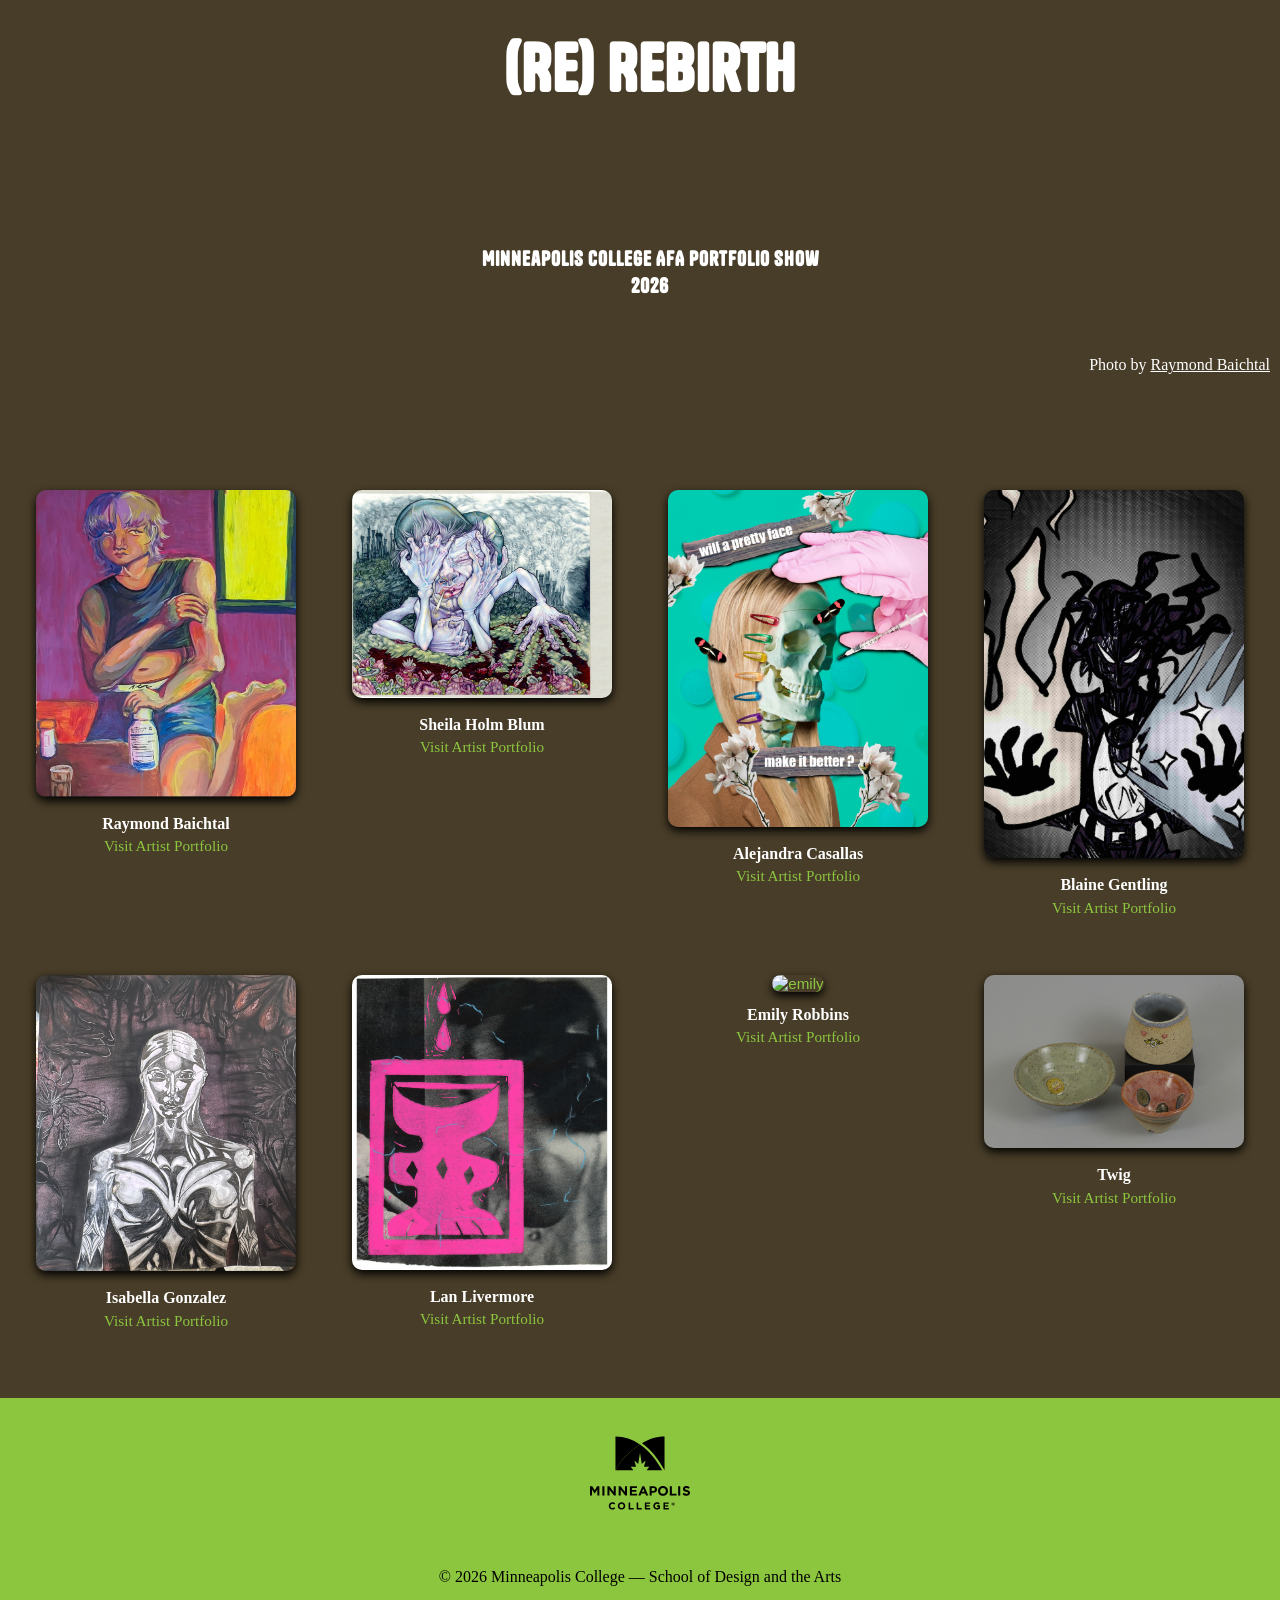
==== index.html @ 06d7a448 "updated portfolio links" ====
<!-- TODO: 
 need the following links--

Sheila
Blaine
Isabella
Emily R
-->
 
<!DOCTYPE html>
<html lang="en">
  <head>
    <!-- Required meta tags -->
<meta charset="utf-8">
<meta name="viewport" content="width=device-width, initial-scale=1, shrink-to-fit=no">
<meta name="rating" content="General">
<meta name="description"
      content="Official website of the Minneapolis College Fine Arts Class of 2026, featuring student artwork.">
<!-- Control the behavior of search engine crawling and indexing -->
<meta name="robots" content="index,follow"><!-- All Search Engines -->
<meta name="googlebot" content="index,follow"><!-- Google Specific -->
<!-- Short description of your document's subject -->
<meta name="subject"
      content="Providing information about the 2026 Fine Arts graduating class and showcasing their work.">
<!-- Icon in the highest resolution we need it for -->
<link rel="icon" sizes="192x192" href="images/favicon.png">
<link rel="stylesheet" href="css/lightbox.css" />
<link rel="" href="css/tanker-font/Tanker-Regular.otf"/>
    <link rel="stylesheet" href="css/styles.css" />

    <title>Fine Art 2026</title>
  </head>
  <body>
  
    <header >
      <h1>(Re) Rebirth</h1>
      <h2 class="school">Minneapolis College AFA Portfolio Show
      <br>
    2026</h2>
    </header>
    <p class="credit">Photo by <a href="https://raymondbaichtal.carrd.co" target="_blank">Raymond Baichtal</a></p>
    

<!-- 1st STUDENT -->
 <div class="gallery">
    <div class="student">
      <a class="lightbox" href="#img1">
        <img src="images/Raymond_Baichtal.jpg" alt="raymond baichtal">
      </a>
      <p>
        <strong>Raymond Baichtal</strong><br><a href="https://raymondbaichtal.carrd.co" target="_blank">Visit Artist Portfolio</a>
      </p>
    </div>

    <!-- 2nd STUDENT -->
<div class="student">
  <a class="lightbox" href="#img2">
    <img src="images/Sheila_Holm_Blum_Hat_Smoker.jpg" alt="sheila">
  </a>
  <p>
    <strong>Sheila Holm Blum</strong><br><a href="https://Sheilaholmblum.carrd.co" target="_blank">Visit Artist Portfolio</a>
  </p>
</div>

<!-- 3rd STUDENT -->
<div class="student">
  <a class="lightbox" href="#img3">
    <img src="images/Ale_Casallas_Constructed_Beauty.jpg" alt="alejandra casallas">
  </a>
  <p>
    <strong>Alejandra Casallas</strong><br><a href="https://alecasallas.carrd.co" target="_blank">Visit Artist Portfolio</a>
  </p>
</div>

<!-- 4th STUDENT -->
<div class="student">
  <a class="lightbox" href="#img4">
    <img src="images/blaine_gentling.jpg" alt="blaine">
  </a>
  <p>
    <strong>Blaine Gentling</strong><br><a href="https://blainebhp.carrd.co" target="_blank">Visit Artist Portfolio</a>
  </p>
</div>

<!-- 5th STUDENT -->
<div class="student">
  <a class="lightbox" href="#img5">
    <img src="images/processed-623B3DA6-8241-4727-B317-B8B60340C9E9.jpeg" alt="isabella">
  </a>
  <p>
    <strong>Isabella Gonzalez</strong><br><a href="https://bellita07.carrd.co" target="_blank">Visit Artist Portfolio</a>
  </p>
</div>

<!-- 6th STUDENT -->
<div class="student">
  <a class="lightbox" href="#img6">
    <img src="images/Lan_Livermore_vessel-white.jpg" alt="lan livermore">
  </a>
  <p>
    <strong>Lan Livermore</strong><br><a href="https://1111Lan.carrd.co" target="_blank">Visit Artist Portfolio</a>
  </p>
</div>

<!-- 7th STUDENT -->
<div class="student">
  <a class="lightbox" href="#img7">
    <img src="images/IMG_4212 2.jpeg" alt="emily">
  </a>
  <p>
    <strong>Emily Robbins</strong><br><a href="https://emilyrobbins.carrd.co" target="_blank">Visit Artist Portfolio</a>
  </p>
</div>

<!-- 8th STUDENT -->
<div class="student">
  <a class="lightbox" href="#img8">
    <img src="images/Twig_ARTS_image.jpg" alt="twig">
  </a>
  <p>
    <strong>Twig</strong><br><a href="https://twigcedar.carrd.co/" target="_blank">Visit Artist Portfolio</a>
  </p>
</div>

</div>
<!-- END GALLERY -->

<!-- .lightbox-target classes have to go here, because if they go inside the div .gallery tag, the layout works but
 the close buttons are obscured on desktop screen size. It turns .lightbox-target into a child of .gallery -->
  <!-- 1st STUDENT LIGHTBOX CLOSE -->  
  <div class="lightbox-target" id="img1">
    <img src="images/Raymond_Baichtal.jpg" alt="raymond">
    <a class="lightbox-close" href="https://raymondbaichtal.carrd.co"></a>
  </div>

<!-- 2nd STUDENT CLOSE -->
<div class="lightbox-target" id="img2">
  <img src="images/Sheila_Holm_Blum_Hat_Smoker.jpg" alt="sheila">
  <a class="lightbox-close" href="https://Sheilaholmblum.carrd.co"></a>
</div>

<!-- 3rd STUDENT LIGHTBOX CLOSE -->
<div class="lightbox-target" id="img3">
  <img src="images/Ale_Casallas_Constructed_Beauty.jpg" alt="alejandra casallas">
  <a class="lightbox-close" href="#"></a>
</div>

<!-- 4th STUDENT LIGHTBOX CLOSE -->
<div class="lightbox-target" id="img4">
  <img src="images/blaine_gentling.jpg" alt="blaine">
  <a class="lightbox-close" href="#"></a>
</div>

<!-- 5th STUDENT LIGHTBOX CLOSE -->
<div class="lightbox-target" id="img5">
  <img src="images/processed-623B3DA6-8241-4727-B317-B8B60340C9E9.jpeg" alt="isabella">
  <a class="lightbox-close" href="https://bellita07.carrd.co"></a>
</div>

<!-- 6th STUDENT LIGHTBOX CLOSE -->
<div class="lightbox-target" id="img6">
  <img src="images/Lan_Livermore_vessel-white.jpg" alt="lan">
  <a class="lightbox-close" href="https://1111Lan.carrd.co"></a>
</div>

<!-- 7th STUDENT LIGHTBOX CLOSE -->
<div class="lightbox-target" id="img7">
  <img src="images/IMG_4212 2.jpeg" alt="emily">
  <a class="lightbox-close" href="https://emilyrobbins.carrd.co"></a>
</div>

<!-- 8th STUDENT LIGHTBOX CLOSE -->
<div class="lightbox-target" id="img8">
  <img src="images/Twig_ARTS_image.jpg" alt="twig">
  <a class="lightbox-close" href="https://twigcedar.carrd.co/"></a>
</div>

<!-- CHANGE TO BLACK LOGO -->
    <footer class="site-footer">
      <a href="https://minneapolis.edu/" target="_blank">
        <img
          src="images/mctc-black-logo-1.svg"
          alt="mctc logo link"
          class="footer-icon"
        />
      </a>
      <p>
        &copy; 2026
          Minneapolis College &mdash; School of Design and the Arts</a
        >
      </p>

      
    </footer>
  </body>
</html>
---- css/styles.css ----
@font-face {
  font-family: "Tanker";
  src: url("tanker-font/Tanker-Regular.otf");
}
body {
  background: #483d28;
  color: white;
  margin: 0 auto;
}
a:link,
a:visited,
a:hover,
a:active {
  color: white;
} 

/* HERO SECTION */
header {
  width: 100%;
  background-image: linear-gradient(
      to bottom,
      rgba(246, 238, 224, 0) 70%,
      #483d28 100%
    ),
    url("../images/raymond1.png");
  background-size: contain;
  background-repeat: repeat-x;
  background-position: center;
  height: 600px;
  position: relative;
  text-align: center;
  font-family: "Tanker";
  color: white;
}

h1 {
  font-size: 115px;
  margin-top: 0;
  letter-spacing: 5px;
}

h2 {
  font-size: 50px;
  letter-spacing: 2.5px;
}

.school {
  top: 14rem;
  position: relative;
  text-align: center;

} 

/* PHOTO CREDIT */
.credit {
  padding: 0 10px;
  text-align: right;
  

} /* === GALLERY SECTION === */

p {
  font-family: "Helvetica Neue";
}

.gallery {
  display: grid;
  grid-template-columns: repeat(4, 1fr);
  gap: 24px;
  max-width: 1300px;
  margin: 100px auto;
  padding: 0 20px;
  margin-bottom: 50px;
}

.student {
  text-align: center;
  background: transparent;
  font-family: "Helvetica Neue", sans-serif;
  font-optical-sizing: auto;
  font-style: normal;
  padding: 16px;
  border-radius: 10px;
  box-shadow: none;
}

.student img {
  width: 100%;
  max-width: 300px;
  height: auto;
  border-radius: 10px;
  margin-bottom: 12px;
  box-shadow: 0 4px 10px rgba(0, 0, 0, 1);
}

.student p {
  margin: 0;
  font-weight: 500;
  line-height: 1.4;
}

.student a {
  color: #8cc63f;
  text-decoration: none;
  font-size: 0.95rem;
}

.student a:hover {
  text-decoration: underline;
}

footer {
  background: #8cc63f;
  color: black;
  padding-bottom: 20px;
}

footer img {
  height: 150px;
  width: 100px;
} 

/* Top-left (mustard/golden): #B58A2A Top-right (lime green): #8CC63F Bottom-left (black): #000000 Bottom-right (light gray): #E0E0E0 */ /* test for iphone 14 Pro Max, iPad Air */ 

/* Extra small devices (phones, 600px and down) */
@media only screen and (max-width: 600px) {
  
  header {
    height: auto; /* prevents text from overflowing the fixed container*/
    padding: 25px 10px;
  }

  h1 {
    font-size: 4rem;
    padding-bottom: 40px;
    letter-spacing: 1px;
  }

  h2 {
    font-size: 1.75rem;
    letter-spacing: 1px;
  }

  .school {
    position: static; /* this removes the big white space*/
    padding-top: 50px;
  }


  .gallery {
    display: grid;
    grid-template-columns: repeat(1, 1fr);
    gap: 24px;
    max-width: auto;
    margin: 100px auto;
    padding: 0 20px;
    margin-bottom: 50px;
  }
} 

/* Small devices (portrait tablets and large phones, 600px and up) */
@media only screen and (min-width: 600px) {
 
  header {
    height: auto; /* prevents text from overflowing the fixed container*/
    padding: 25px 10px;
   
  }

  h1 {
    font-size: 4rem;
    padding-bottom: 40px;
    letter-spacing: 1px;
  }

  h2 {
    font-size: 1.25rem;
    letter-spacing: 1px;
  }

  .school {
    position: static; /* this removes the big white space*/
    padding-top: 50px;
  }

  .gallery {
    display: grid;
    grid-template-columns: repeat(4, 1fr);
    gap: 24px;
    max-width: auto;
    margin: 100px auto;
    padding: 0 20px;
    margin-bottom: 50px;
} 
}
/* Medium devices (landscape tablets, 768px and up) */
@media only screen and (min-width: 768px) {

  
}
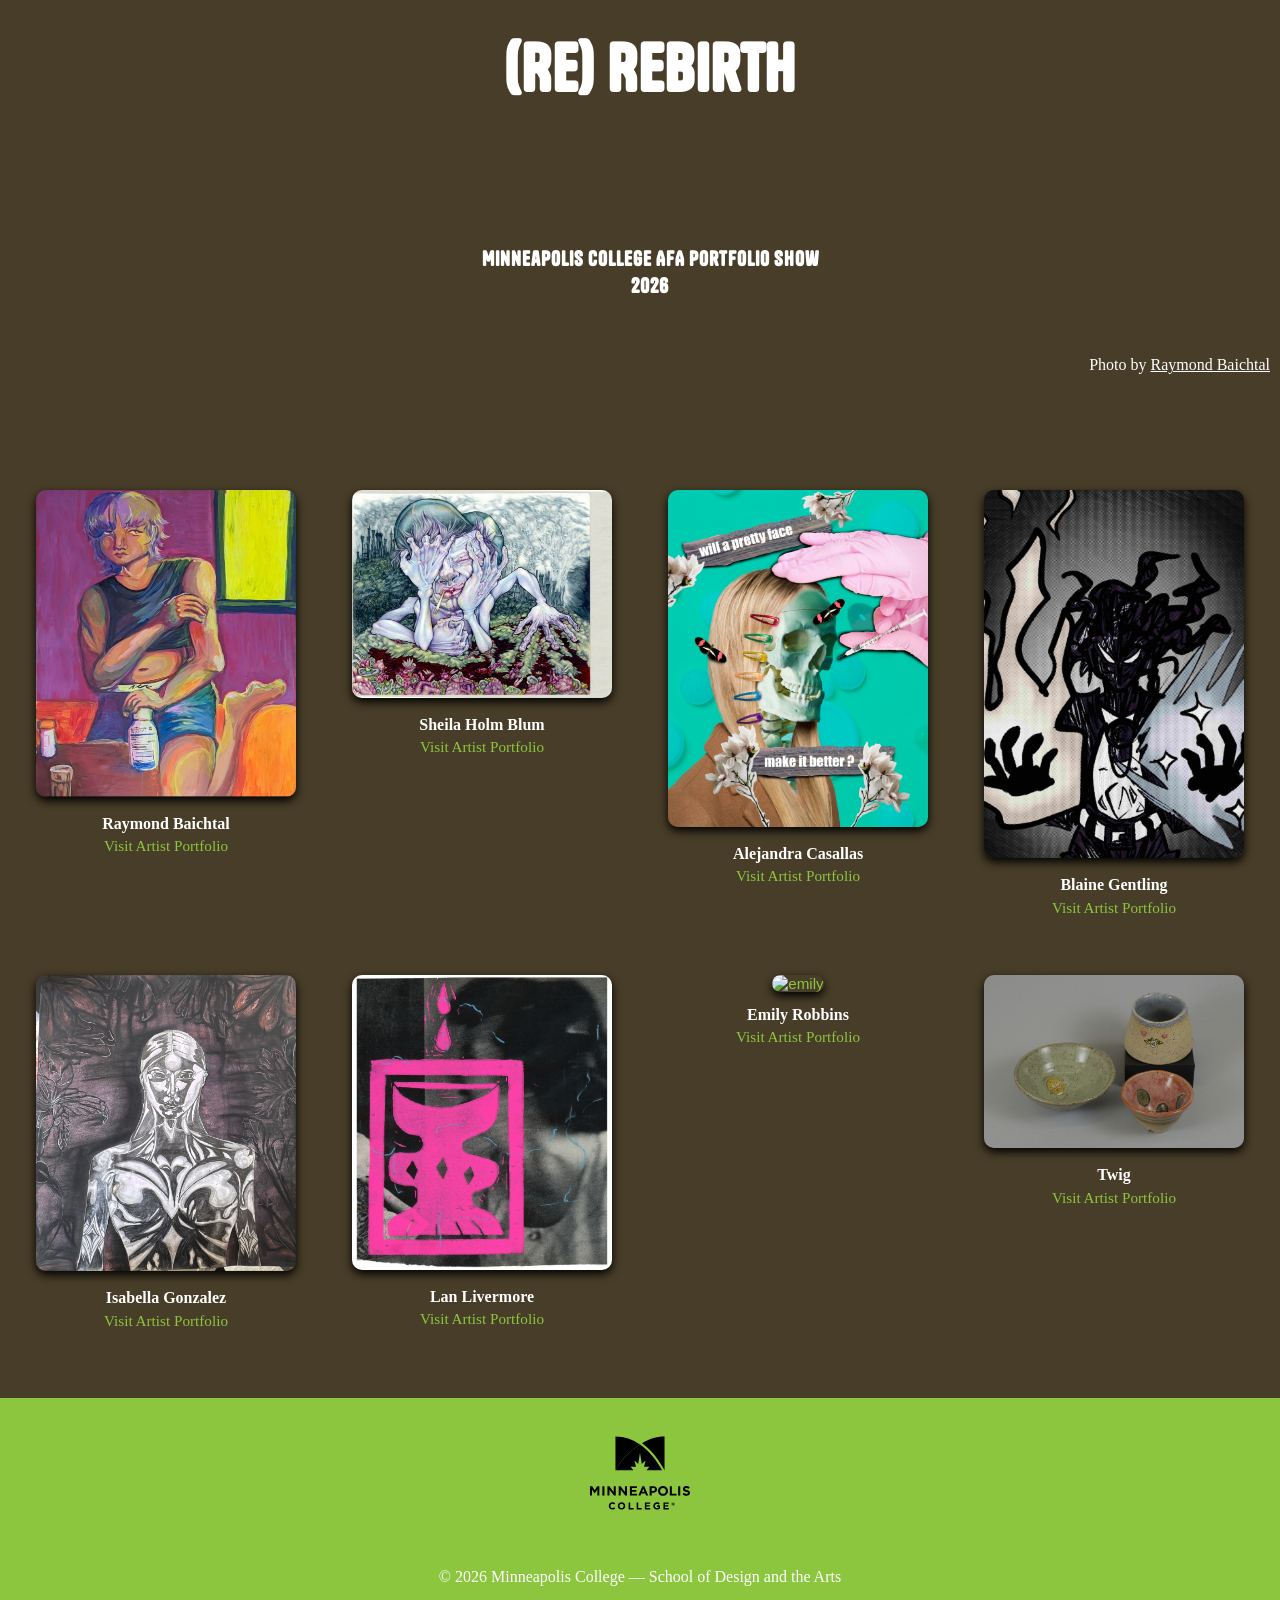
==== commit 3077ceef: "deleted links from lightbox close" ====
--- a/index.html
+++ b/index.html
@@ -131,13 +131,13 @@
   <!-- 1st STUDENT LIGHTBOX CLOSE -->  
   <div class="lightbox-target" id="img1">
     <img src="images/Raymond_Baichtal.jpg" alt="raymond">
-    <a class="lightbox-close" href="https://raymondbaichtal.carrd.co"></a>
+    <a class="lightbox-close" href="#"></a>
   </div>
 
 <!-- 2nd STUDENT CLOSE -->
 <div class="lightbox-target" id="img2">
   <img src="images/Sheila_Holm_Blum_Hat_Smoker.jpg" alt="sheila">
-  <a class="lightbox-close" href="https://Sheilaholmblum.carrd.co"></a>
+  <a class="lightbox-close" href="#"></a>
 </div>
 
 <!-- 3rd STUDENT LIGHTBOX CLOSE -->
@@ -155,25 +155,25 @@
 <!-- 5th STUDENT LIGHTBOX CLOSE -->
 <div class="lightbox-target" id="img5">
   <img src="images/processed-623B3DA6-8241-4727-B317-B8B60340C9E9.jpeg" alt="isabella">
-  <a class="lightbox-close" href="https://bellita07.carrd.co"></a>
+  <a class="lightbox-close" href="#"></a>
 </div>
 
 <!-- 6th STUDENT LIGHTBOX CLOSE -->
 <div class="lightbox-target" id="img6">
   <img src="images/Lan_Livermore_vessel-white.jpg" alt="lan">
-  <a class="lightbox-close" href="https://1111Lan.carrd.co"></a>
+  <a class="lightbox-close" href="#"></a>
 </div>
 
 <!-- 7th STUDENT LIGHTBOX CLOSE -->
 <div class="lightbox-target" id="img7">
   <img src="images/IMG_4212 2.jpeg" alt="emily">
-  <a class="lightbox-close" href="https://emilyrobbins.carrd.co"></a>
+  <a class="lightbox-close" href="#"></a>
 </div>
 
 <!-- 8th STUDENT LIGHTBOX CLOSE -->
 <div class="lightbox-target" id="img8">
   <img src="images/Twig_ARTS_image.jpg" alt="twig">
-  <a class="lightbox-close" href="https://twigcedar.carrd.co/"></a>
+  <a class="lightbox-close" href="#"></a>
 </div>
 
 <!-- CHANGE TO BLACK LOGO -->
--- a/css/styles.css
+++ b/css/styles.css
@@ -111,7 +111,7 @@
 
 footer {
   background: #8cc63f;
-  color: black;
+  color: white;
   padding-bottom: 20px;
 }
 
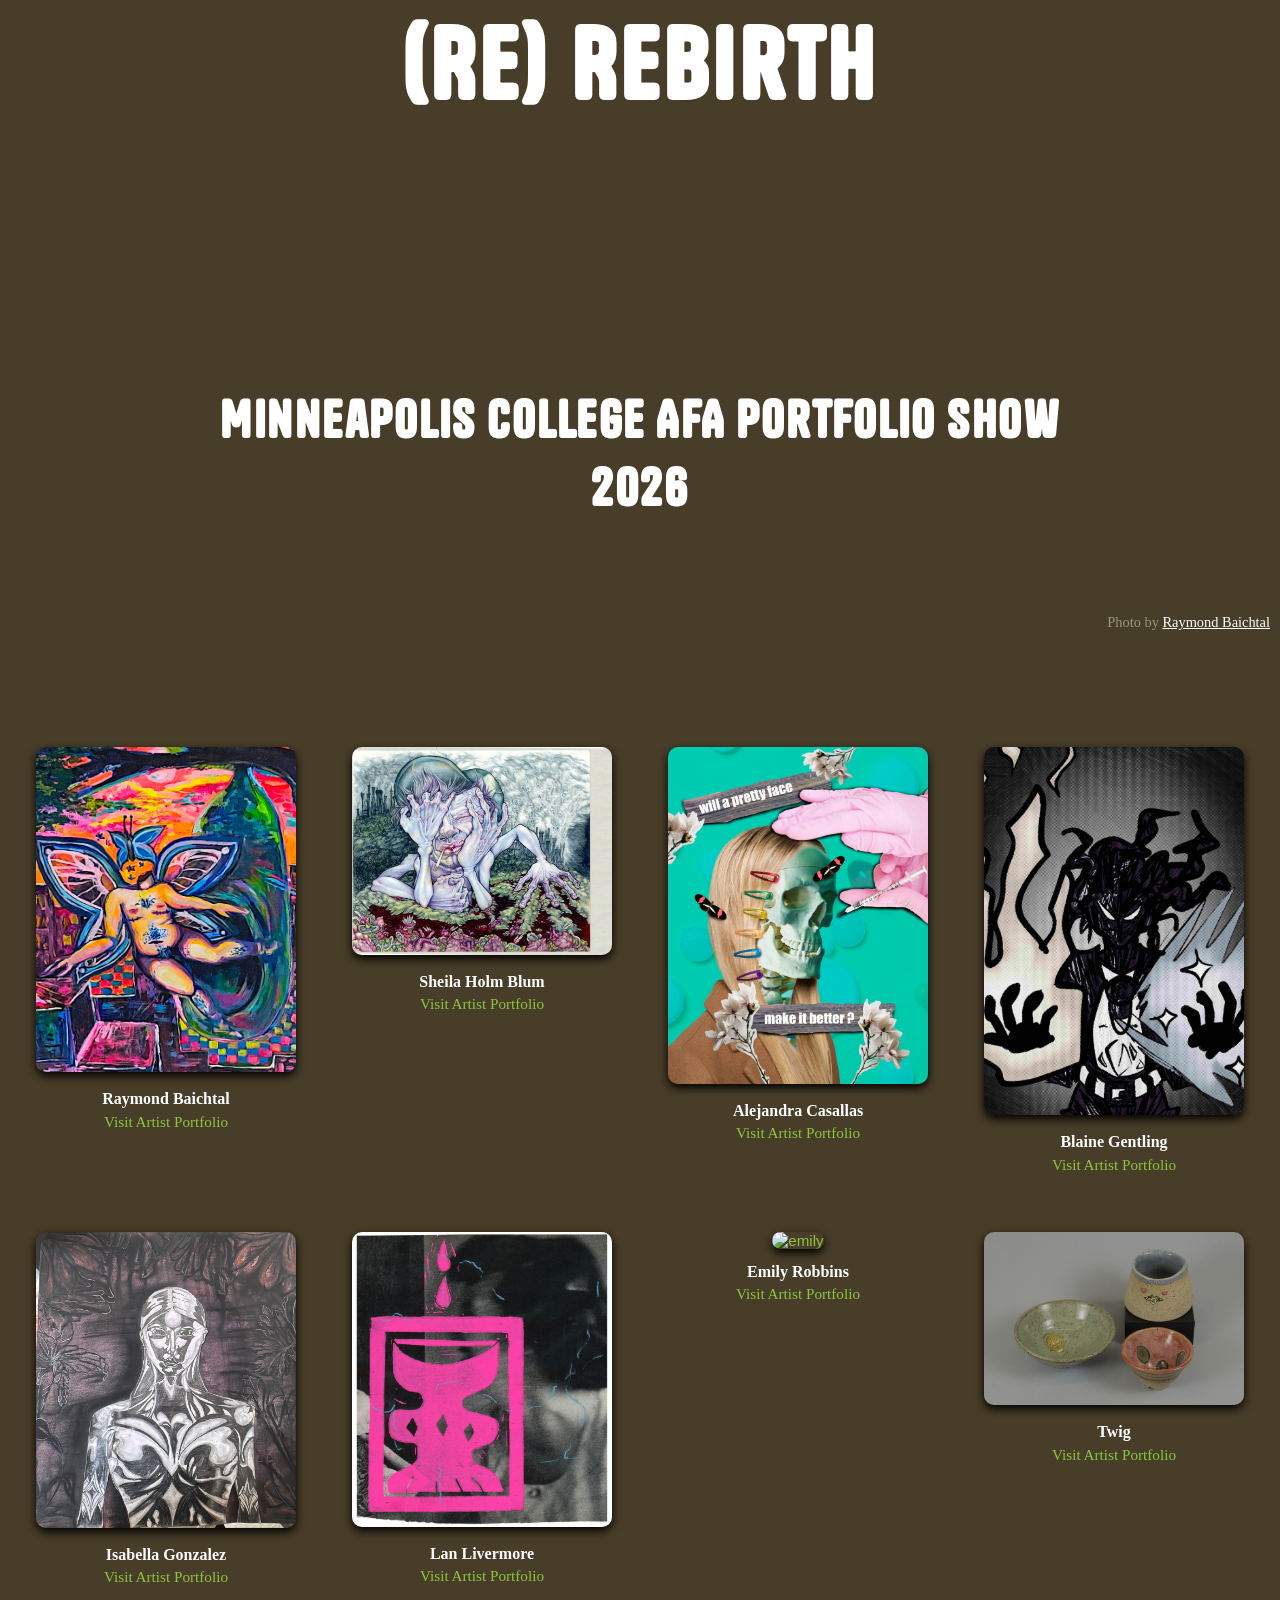
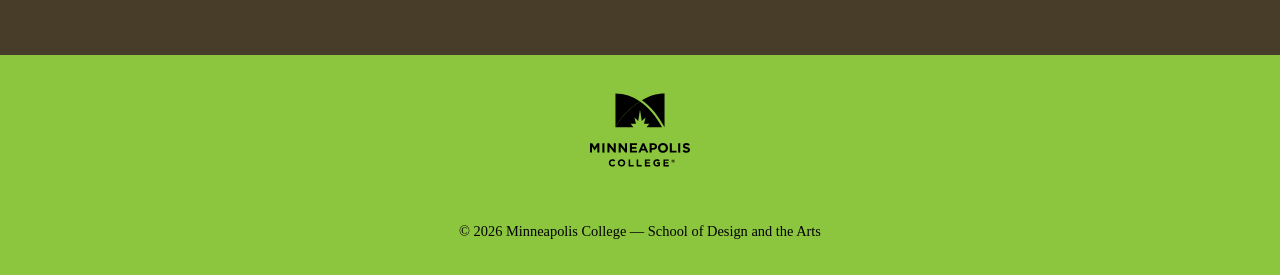
==== commit f5cc8213: "updated Raymond's image" ====
--- a/index.html
+++ b/index.html
@@ -1,12 +1,3 @@
-
-<!-- TODO: 
- need the following links--
-
-Sheila
-Blaine
-Isabella
-Emily R
--->
  
 <!DOCTYPE html>
 <html lang="en">
@@ -24,7 +15,7 @@
 <meta name="subject"
       content="Providing information about the 2026 Fine Arts graduating class and showcasing their work.">
 <!-- Icon in the highest resolution we need it for -->
-<link rel="icon" sizes="192x192" href="images/favicon.png">
+<link rel="icon" sizes="192x192" href="images/favicon1.png">
 <link rel="stylesheet" href="css/lightbox.css" />
 <link rel="" href="css/tanker-font/Tanker-Regular.otf"/>
     <link rel="stylesheet" href="css/styles.css" />
@@ -46,7 +37,7 @@
  <div class="gallery">
     <div class="student">
       <a class="lightbox" href="#img1">
-        <img src="images/Raymond_Baichtal.jpg" alt="raymond baichtal">
+        <img src="images/IMG_20260316_151227.png" alt="raymond baichtal">
       </a>
       <p>
         <strong>Raymond Baichtal</strong><br><a href="https://raymondbaichtal.carrd.co" target="_blank">Visit Artist Portfolio</a>
--- a/css/styles.css
+++ b/css/styles.css
@@ -34,7 +34,7 @@
 }
 
 h1 {
-  font-size: 115px;
+  font-size: 6rem;
   margin-top: 0;
   letter-spacing: 5px;
 }
@@ -45,7 +45,7 @@
 }
 
 .school {
-  top: 14rem;
+  top: 12rem;
   position: relative;
   text-align: center;
 
@@ -55,9 +55,14 @@
 .credit {
   padding: 0 10px;
   text-align: right;
-  
+  color: #98987e;
+  font-size: 0.9rem;
+  } 
 
-} /* === GALLERY SECTION === */
+  .credit a:visited {
+    color: #98987e;
+  }
+/* === GALLERY SECTION === */
 
 p {
   font-family: "Helvetica Neue";
@@ -110,9 +115,10 @@
 }
 
 footer {
+  font-size: 0.9rem;
   background: #8cc63f;
-  color: white;
-  padding-bottom: 20px;
+  color: black;
+  padding: 0 20px 20px;
 }
 
 footer img {
@@ -142,8 +148,9 @@
   }
 
   .school {
-    position: static; /* this removes the big white space*/
-    padding-top: 50px;
+    position: relative;
+    top: 7rem;
+    padding: 0 1rem;
   }
 
 
@@ -158,41 +165,7 @@
   }
 } 
 
-/* Small devices (portrait tablets and large phones, 600px and up) */
-@media only screen and (min-width: 600px) {
- 
-  header {
-    height: auto; /* prevents text from overflowing the fixed container*/
-    padding: 25px 10px;
-   
-  }
 
-  h1 {
-    font-size: 4rem;
-    padding-bottom: 40px;
-    letter-spacing: 1px;
-  }
-
-  h2 {
-    font-size: 1.25rem;
-    letter-spacing: 1px;
-  }
-
-  .school {
-    position: static; /* this removes the big white space*/
-    padding-top: 50px;
-  }
-
-  .gallery {
-    display: grid;
-    grid-template-columns: repeat(4, 1fr);
-    gap: 24px;
-    max-width: auto;
-    margin: 100px auto;
-    padding: 0 20px;
-    margin-bottom: 50px;
-} 
-}
 /* Medium devices (landscape tablets, 768px and up) */
 @media only screen and (min-width: 768px) {
 
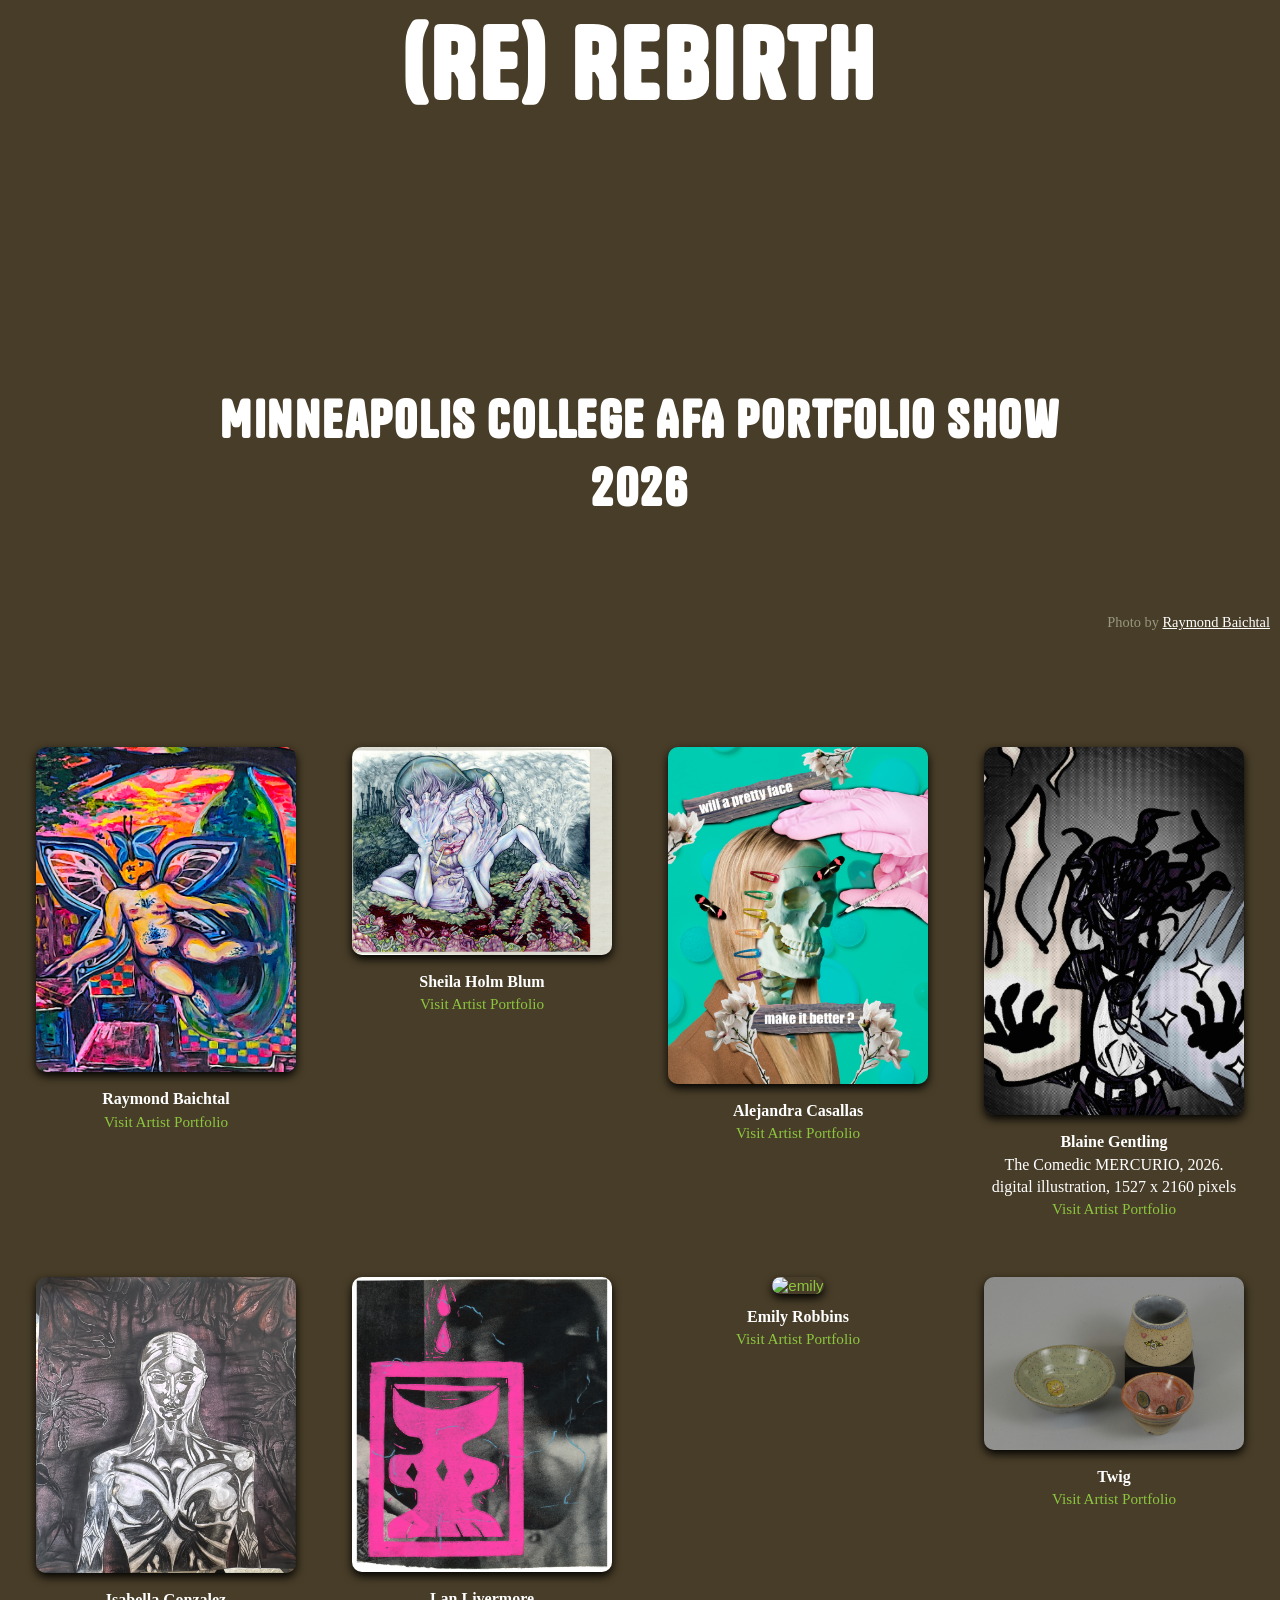
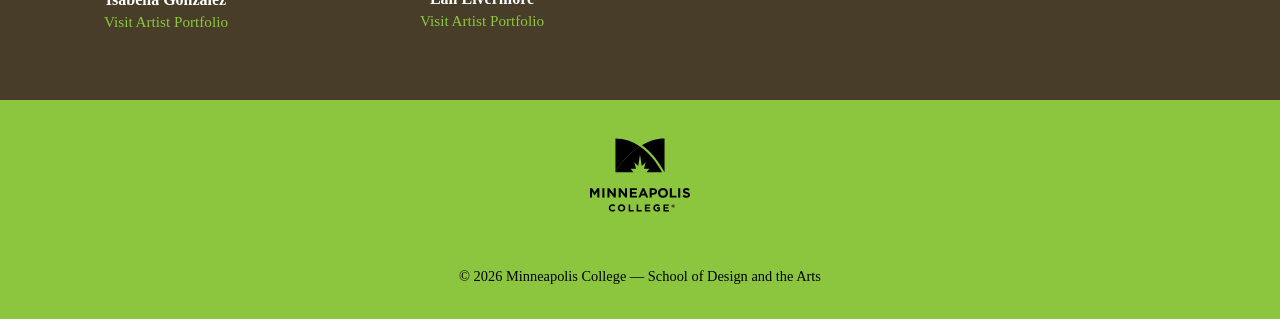
==== commit bb0db9c5: "added artist caption" ====
--- a/index.html
+++ b/index.html
@@ -70,7 +70,7 @@
     <img src="images/blaine_gentling.jpg" alt="blaine">
   </a>
   <p>
-    <strong>Blaine Gentling</strong><br><a href="https://blainebhp.carrd.co" target="_blank">Visit Artist Portfolio</a>
+    <strong>Blaine Gentling</strong><br>The Comedic MERCURIO, 2026. digital illustration, 1527 x 2160 pixels<br><a href="https://blainebhp.carrd.co" target="_blank">Visit Artist Portfolio</a>
   </p>
 </div>
 
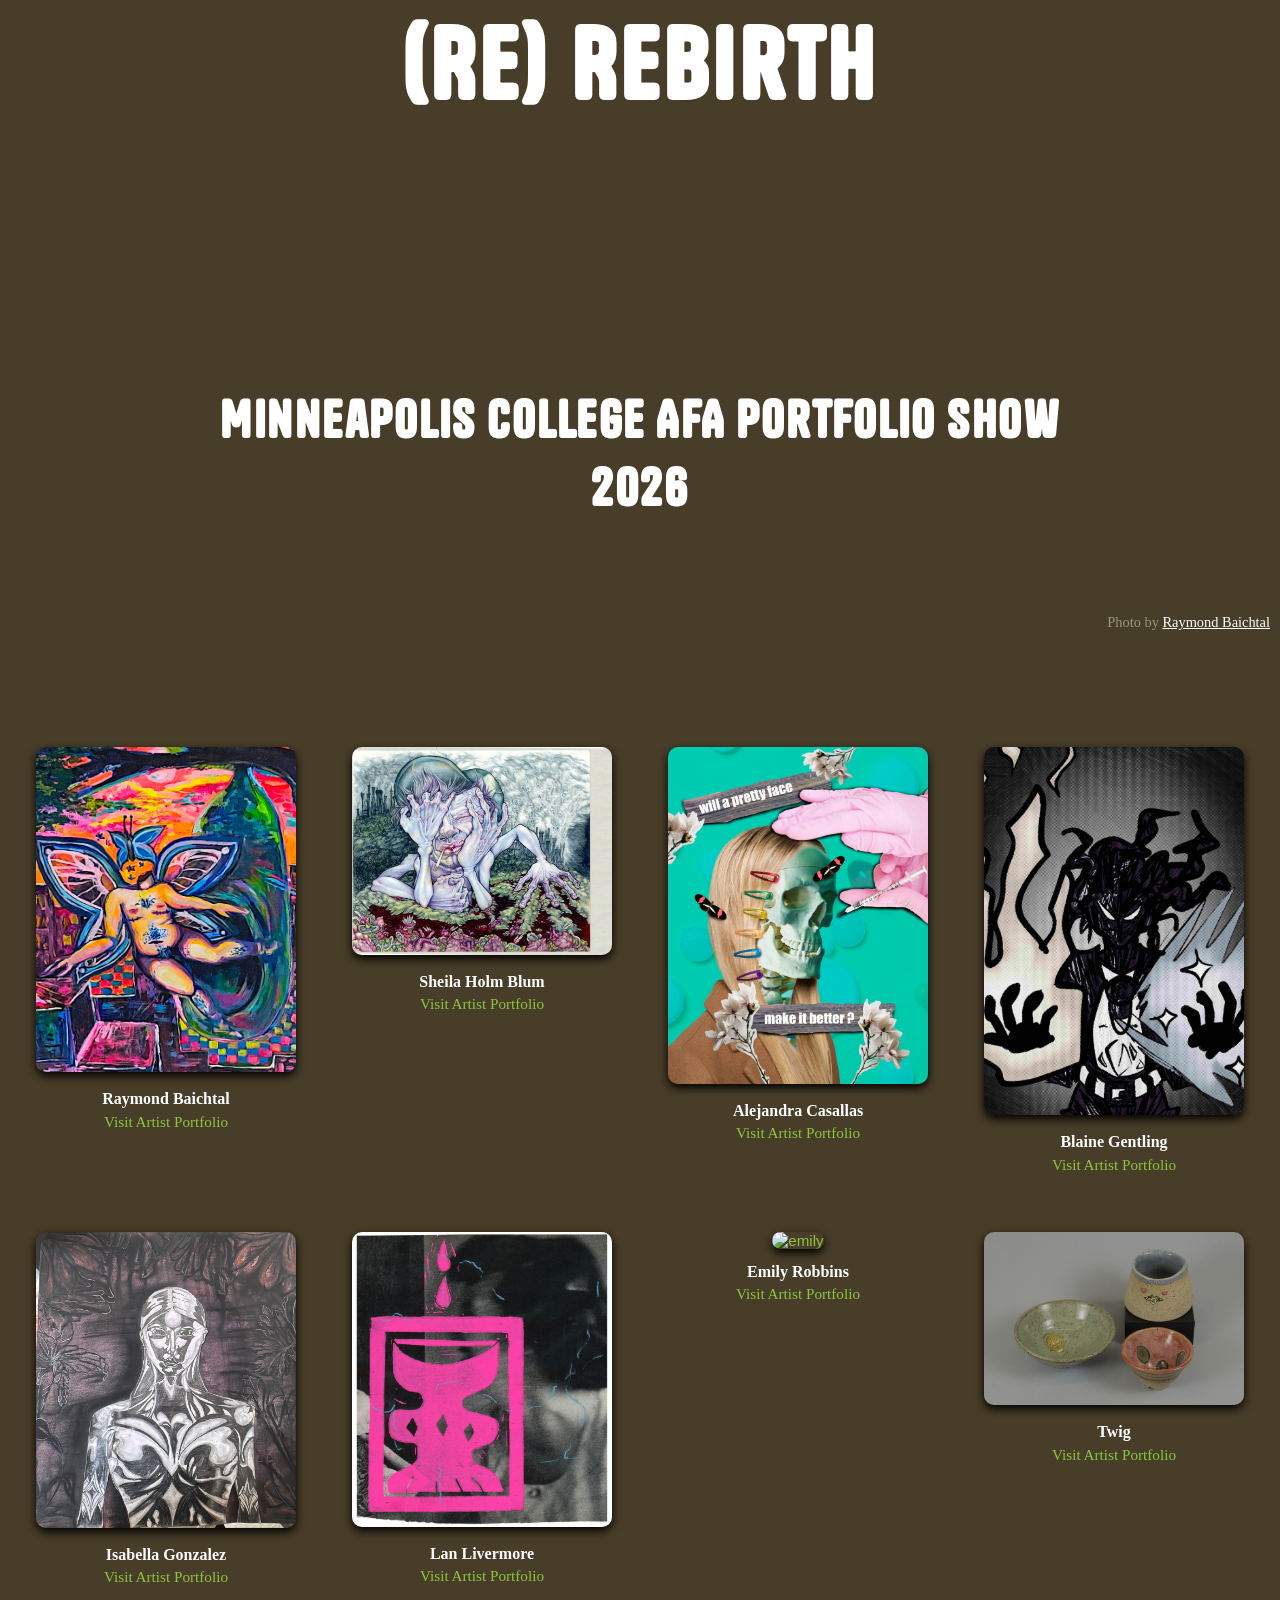
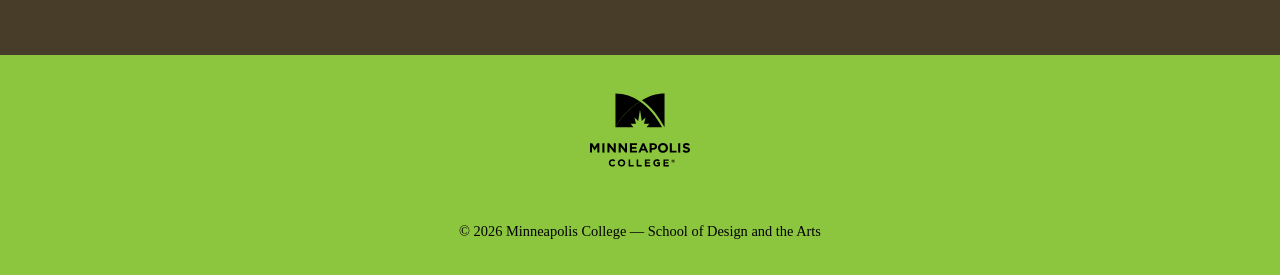
==== commit 4e46ebe2: "added captions to index.html and positioned text" ====
--- a/index.html
+++ b/index.html
@@ -70,7 +70,7 @@
     <img src="images/blaine_gentling.jpg" alt="blaine">
   </a>
   <p>
-    <strong>Blaine Gentling</strong><br>The Comedic MERCURIO, 2026. digital illustration, 1527 x 2160 pixels<br><a href="https://blainebhp.carrd.co" target="_blank">Visit Artist Portfolio</a>
+    <strong>Blaine Gentling</strong><br><a href="https://blainebhp.carrd.co" target="_blank">Visit Artist Portfolio</a>
   </p>
 </div>
 
@@ -121,12 +121,14 @@
  the close buttons are obscured on desktop screen size. It turns .lightbox-target into a child of .gallery -->
   <!-- 1st STUDENT LIGHTBOX CLOSE -->  
   <div class="lightbox-target" id="img1">
+    
     <img src="images/Raymond_Baichtal.jpg" alt="raymond">
     <a class="lightbox-close" href="#"></a>
   </div>
 
 <!-- 2nd STUDENT CLOSE -->
 <div class="lightbox-target" id="img2">
+  <p class="caption">Tortured Souls - colored pencil on paper - 14 in x 17 in. 2017</p>
   <img src="images/Sheila_Holm_Blum_Hat_Smoker.jpg" alt="sheila">
   <a class="lightbox-close" href="#"></a>
 </div>
@@ -139,6 +141,7 @@
 
 <!-- 4th STUDENT LIGHTBOX CLOSE -->
 <div class="lightbox-target" id="img4">
+  <p class="caption">The Comedic MERCURIO, 2026. digital illustration, 1527 x 2160 pixels</p>
   <img src="images/blaine_gentling.jpg" alt="blaine">
   <a class="lightbox-close" href="#"></a>
 </div>
--- a/css/styles.css
+++ b/css/styles.css
@@ -68,6 +68,10 @@
   font-family: "Helvetica Neue";
 }
 
+.caption {
+  position: absolute;
+  bottom: 0;
+}
 .gallery {
   display: grid;
   grid-template-columns: repeat(4, 1fr);
